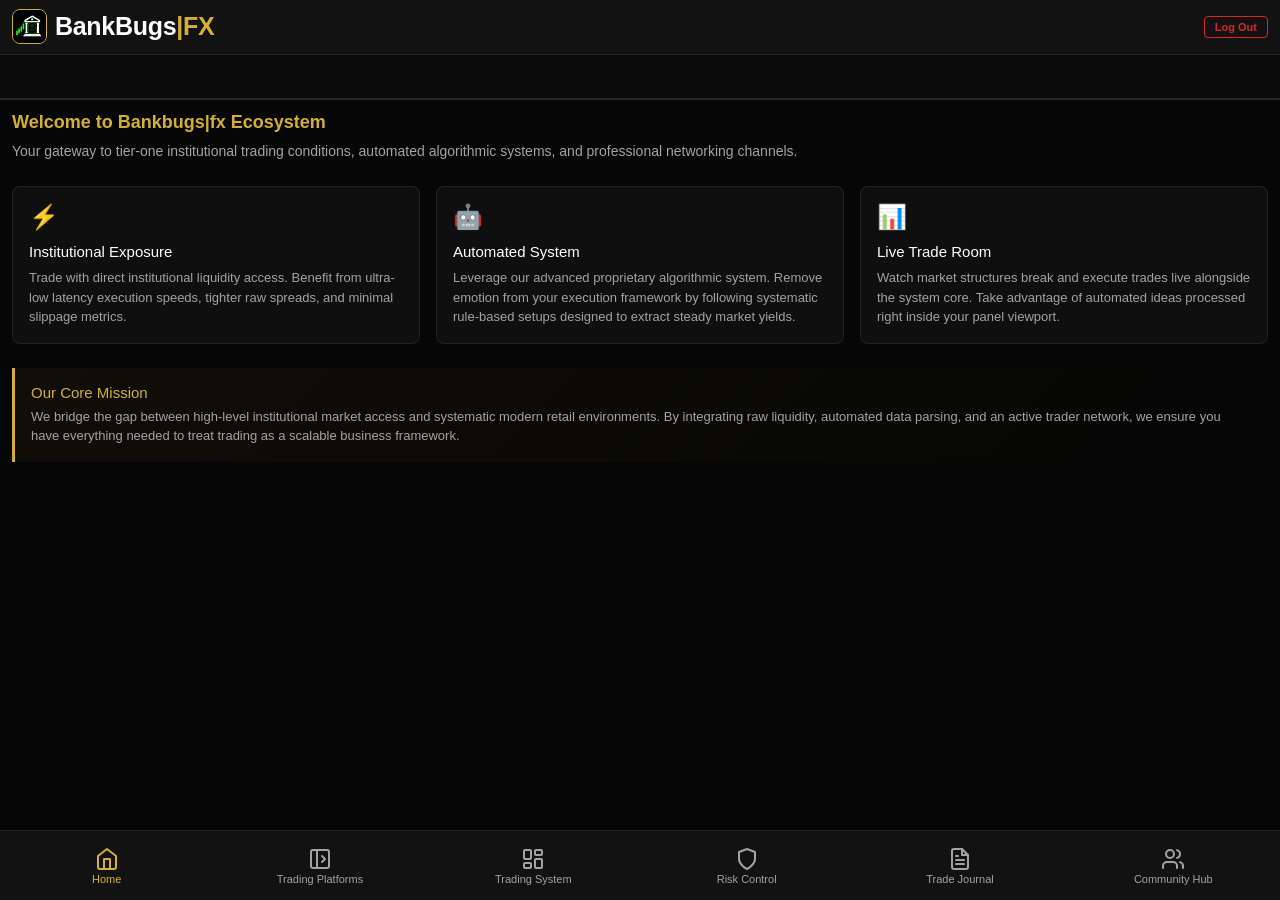
==== dashboard.html @ 51f0b400 "Update dashboard.html" ====
<!DOCTYPE html>
<html lang="en">
<head>
    <meta charset="UTF-8">
    <meta name="viewport" content="width=device-width, initial-scale=1.0, maximum-scale=1.0, user-scalable=no">
    <title>BankBugs|FX Ecosystem</title>
    <!-- Link to external stylesheet -->
    <link rel="stylesheet" href="css/dashboard.css">
    <!-- Link to your modular home tab styles -->
     <link rel="stylesheet" href="css/home-panel.css">
    <link rel="stylesheet" href="css/platform-panel.css">
<link rel="stylesheet" href="css/system-panel.css">
    <link rel="stylesheet" href="css/community-panel.css">
 <link rel="stylesheet" href="css/live-panel.css">


</head>
<body>

   <!-- Independent background layer to isolate the blur effect -->
    <div class="app-bg-blur-layer"></div>
    
  <!-- TOP NAVIGATION BAR WITH HEADER & MARQUEE TICKER -->
    <nav class="top-nav">
        <div class="header-main">
            <div class="brand-zone">
                <img src="img/logo.webp" alt="BankBugs|FX Logo" class="brand-logo">
                <h1 class="brand-name">BankBugs<span>|FX</span></h1>
            </div>
            <!-- Logout action rerouting targeting home.html -->
            <a href="home.html" class="logout-btn">Log Out</a>
        </div>
        
              <!-- Modern TradingView Web-Component Live Ticker -->
        <div class="ticker-bar">
            <script type="module" src="https://widgets.tradingview-widget.com/w/en/tv-ticker-tape.js"></script>
            <tv-ticker-tape 
                symbols="FOREXCOM:SPXUSD,FOREXCOM:NSXUSD,FOREXCOM:DJI,FX:EURUSD,CMCMARKETS:GOLD,OANDA:GBPUSD,FX:USDJPY,OANDA:GBPJPY" 
                item-size="compact"
                theme="dark"
                background-color="transparent">
            </tv-ticker-tape>
        </div>

    <!-- APP MIDDLE CONTENT LAYER VIEWPORT -->
<main class="app-body" id="appBody">
        
       <!-- TAB 1: HOME VIEW -->
<section id="tab-home" class="tab-content active-view">
    <div class="welcome-header-block">
        <h2 class="welcome-heading">Welcome to Bankbugs|fx Ecosystem</h2>
        <p class="welcome-text">Your gateway to tier-one institutional trading conditions, automated algorithmic systems, and professional networking channels.</p>
    </div>

    <!-- ECOSYSTEM FOCUS CARDS -->
    <div class="features-grid">
        <div class="feature-card">
            <div class="card-icon">⚡</div>
            <h3>Institutional Exposure</h3>
            <p>Trade with direct institutional liquidity access. Benefit from ultra-low latency execution speeds, tighter raw spreads, and minimal slippage metrics.</p>
        </div>
        <div class="feature-card">
            <div class="card-icon">🤖</div>
            <h3>Automated System</h3>
            <p>Leverage our advanced proprietary algorithmic system. Remove emotion from your execution framework by following systematic rule-based setups designed to extract steady market yields.</p>
        </div>
        <div class="feature-card">
            <div class="card-icon">📊</div>
            <h3>Live Trade Room</h3>
            <p>Watch market structures break and execute trades live alongside the system core. Take advantage of automated ideas processed right inside your panel viewport.</p>
        </div>
    </div>

    <!-- VALUE PROPOSITION INFORMATION BANNER -->
    <div class="info-banner">
        <h3>Our Core Mission</h3>
        <p>We bridge the gap between high-level institutional market access and systematic modern retail environments. By integrating raw liquidity, automated data parsing, and an active trader network, we ensure you have everything needed to treat trading as a scalable business framework.</p>
    </div>
</section>

    <!-- TAB 2: TRADING PLATFORMS VIEW -->
<section id="tab-platforms" class="tab-content">
    <div class="platforms-container">
        
        <!-- HEADER BLOCK -->
        <div class="welcome-header-block">
            <h2 class="welcome-heading">Institutional Brokerage Access</h2>
            <p class="welcome-text">Connect your live infrastructure accounts and align your trading desks with our institutional partners.</p>
        </div>

        <!-- BROKER SHOWCASE CARD -->
        <div class="broker-showcase">
            <div class="broker-badge">Partner Broker</div>
            <h3 class="broker-title">BankBugs Liquid ECN</h3>
            <p class="welcome-text">Our primary institutional routing terminal. Designed specifically to handle cross-border wholesale liquidity arrays with zero markup.</p>
            <ul class="broker-specs">
                <li>Raw Spreads from 0.0 Pips</li>
                <li>Equinix NY4 Server Hub</li>
                <li>1:500 Max Leverage</li>
            </ul>
            <a href="#" class="platform-action-btn">Open Live Account</a>
        </div>

        <!-- STEP BY STEP CREATION & INTEGRATION TIMELINE -->
        <div class="setup-timeline">
            <h3 class="welcome-heading" style="font-size: 15px; margin-top: 8px;">Account Setup & Integration Procedures</h3>
            
            <!-- STEP 1 -->
            <div class="timeline-step">
                <div class="step-number">1</div>
                <div class="step-details">
                    <h4>Create Broker Profile</h4>
                    <p>Click "Open Live Account" above to initiate your profile setup. Select an ECN raw connectivity model for ideal automated compatibility.</p>
                </div>
            </div>

            <!-- STEP 2 -->
            <div class="timeline-step">
                <div class="step-number">2</div>
                <div class="step-details">
                    <h4>Download Trading Terminal</h4>
                    <p>Acquire your desktop engine or mobile execution environment terminal window through your broker dashboard panel links.</p>
                </div>
            </div>

            <!-- STEP 3 -->
            <div class="timeline-step">
                <div class="step-number">3</div>
                <div class="step-details">
                    <h4>Inject Ecosystem Connection Keys</h4>
                    <p>Pass your terminal account credentials and server link details securely through our Gateway system to link live streaming automation.</p>
                </div>
            </div>
        </div>

    </div>
</section>


    <!-- TAB 3: TRADING SYSTEM VIEW -->
<section id="tab-system" class="tab-content">
    <div class="systems-viewport">
        
        <!-- HEADER MODULE -->
        <div class="welcome-header-block">
            <h2 class="welcome-heading">BankBugs Proprietary Engines</h2>
            <p class="welcome-text">Select your execution terminal framework. Engage directly with our retail community engines or allocate capital into our premium institutional systems.</p>
        </div>

        <!-- THREE SYSTEM ENGINE OPTIONS MATRIX -->
        <div class="system-matrix">
            
            <!-- TIER 1: ENTRY/COMMUNITY VPS SYSTEM -->
            <div class="engine-card">
                <div>
                    <div class="engine-header">
                        <h3 class="engine-title">Algo Trading (VPS)</h3>
                        <span class="engine-badge badge-community">Community Tier</span>
                    </div>
                    <p class="welcome-text" style="font-size: 13px;">Our community-focused algorithmic environment. Runs 24/7 over an isolated cloud VPS container utilizing a partly automated tracking structure with rigid, predefined risk controls.</p>
                    
                    <div class="control-panel">
                        <div class="control-row">
                            <span>Ecosystem Sync</span>
                            <span><span class="status-indicator status-live"></span>Community Live</span>
                        </div>
                        <div class="control-row">
                            <span>Risk Threshold</span>
                            <span style="color: #ffffff;">Predefined Matrix Rules</span>
                        </div>
                        <div class="control-row">
                            <span>Minimum Funds</span>
                            <span style="color: var(--brand-gold);">Standard Retail Entry</span>
                        </div>
                    </div>
                </div>
                <a href="#" class="platform-action-btn" data-system="Algo Trading VPS" style="text-align: center;">Connect Cloud VPS</a>
            </div>

            <!-- TIER 2: PREMIUM HYBRID CORE -->
            <div class="engine-card">
                <div>
                    <div class="engine-header">
                        <h3 class="engine-title">Ecosystem Hybrid Core</h3>
                        <span class="engine-badge badge-hybrid">Premium Desk</span>
                    </div>
                    <p class="welcome-text" style="font-size: 13px;">Advanced continuous matrix tracking scanner. Tailored specifically for serious investors with sufficient capital who want automated filters combined with manual trade oversight and total risk controls.</p>
                    
                    <div class="control-panel">
                        <div class="control-row">
                            <span>Ecosystem Sync</span>
                            <span><span class="status-indicator status-live"></span>Active Scanning</span>
                        </div>
                        <div class="control-row">
                            <span>Risk Threshold</span>
                            <span style="color: #ffffff;">User Controlled Manuals</span>
                        </div>
                        <div class="control-row">
                            <span>Investor Profile</span>
                            <span style="color: var(--brand-gold);">Sufficient Funds Only</span>
                        </div>
                    </div>
                </div>
                <a href="#" class="platform-action-btn" data-system="Hybrid Engine" style="text-align: center;">Initialize Hybrid Desk</a>
            </div>

            <!-- TIER 3: FULLY AUTOMATED PORTFOLIO COMPOUNDING -->
            <div class="engine-card">
                <div>
                    <div class="engine-header">
                        <h3 class="engine-title">Portfolio Compounding</h3>
                        <span class="engine-badge badge-fully">Institutional Only</span>
                    </div>
                    <p class="welcome-text" style="font-size: 13px;">Our highest-tier automatic pipeline. Mirrors wholesale multi-lot master institutional executions onto your account setup. Built for passive compounding with mathematical minimum risk overlays.</p>
                    
                    <div class="control-panel">
                        <div class="control-row">
                            <span>Ecosystem Sync</span>
                            <span><span class="status-indicator status-live"></span>Fully Automated</span>
                        </div>
                        <div class="control-row">
                            <span>Risk Threshold</span>
                            <span style="color: #ffffff;">Strict Algorithmic Minimum</span>
                        </div>
                        <div class="control-row">
                            <span>Investor Profile</span>
                            <span style="color: var(--brand-gold);">Qualified Capital</span>
                        </div>
                    </div>
                </div>
                <a href="#" class="platform-action-btn" data-system="Portfolio Compounding Core" style="text-align: center;">Activate Copy Trade</a>
            </div>

        </div>

        <!-- INTEGRATION FOOTER STATISTICS METRIC -->
        <div class="metrics-ribbon">
            <div class="metric-item">
                <h5>Average Execution Latency</h5>
                <p>1.2ms (NY4 Server Rail)</p>
            </div>
            <div style="width: 1px; background: rgba(255,255,255,0.08); align-self: stretch;"></div>
            <div class="metric-item">
                <h5>Ecosystem Server Status</h5>
                <p style="color: #2ecc71;">99.98% Operational</p>
            </div>
        </div>

    </div>
</section>

    <!-- TAB 5: COMMUNITY HUB VIEW -->
<section id="tab-community" class="tab-content">
    <div class="community-viewport">
        
        <!-- HEADER BLOCK -->
        <div class="welcome-header-block">
            <h2 class="welcome-heading">BankBugs Paid Membership Portal</h2>
            <p class="welcome-text">Explore the 5 Core Deliverables locked into your premium tier plan. Built explicitly to optimize institutional trading structures for local desks.</p>
        </div>

        <!-- VIP CALLOUT HUB -->
        <div class="vip-status-card">
            <div class="vip-badge">VIP Plan</div>
            <h3 class="welcome-heading" style="color: #ffffff; font-size: 16px; margin-bottom: 4px;">Exclusive Member Access</h3>
            <p class="welcome-text" style="font-size: 13px;">Welcome to the high-tier framework. Below are the execution parameters, timing frameworks, and local banking blueprints assigned to your membership accounts.</p>
        </div>

        <!-- THE 5 CORE DELIVERABLES STACK -->
        <div class="deliverables-stack">
            
            <!-- DELIVERABLE 1 -->
            <div class="deliverable-node">
                <div class="deliverable-header">
                    <svg class="nav-icon highlight-gold" xmlns="http://w3.org" viewBox="0 0 24 24" fill="none" stroke="currentColor" stroke-width="2" stroke-linecap="round" stroke-linejoin="round" style="width:20px; height:20px;">
                        <path d="m12 3-1.912 5.886H3.882l5.059 3.676L7.029 18.45 12 14.774l4.971 3.676-1.912-5.888 5.059-3.676h-6.206L12 3z"/>
                    </svg>
                    <h3>1. Live Actionable Signals</h3>
                </div>
                <p>Receive high-probability trade setups processed right when edge configurations unlock, minimizing empty chart monitoring hours.</p>
                <div class="inner-specs-box">
                    <p style="font-size: 12px; font-weight: 600; margin-bottom: 6px; color: #ffffff;">3–5 Trade Setups Daily explicitly tracking:</p>
                    <ul>
                        <li><strong>Asset Pairs:</strong> Clear institutional targets (e.g., XAUUSD, EURUSD, AUDUSD)</li>
                        <li><strong>Order Action:</strong> Entry types (Buy Limit, Sell Limit, Buy Market, Sell Market)</li>
                        <li><strong>Coordinates:</strong> Precision Entry Price, hard Stop Loss (SL), and Take Profit target zones (TP1 & TP2)</li>
                    </ul>
                </div>
            </div>

            <!-- DELIVERABLE 2 -->
            <div class="deliverable-node">
                <div class="deliverable-header">
                    <svg class="nav-icon highlight-gold" xmlns="http://w3.org" viewBox="0 0 24 24" fill="none" stroke="currentColor" stroke-width="2" stroke-linecap="round" stroke-linejoin="round" style="width:20px; height:20px;">
                        <circle cx="12" cy="12" r="10"/>
                        <polyline points="12 6 12 12 16 14"/>
                    </svg>
                    <h3>2. PNG Time-Zone Optimization</h3>
                </div>
                <p>Strategic structural updates structured directly around local schedules to protect your daily routines.</p>
                <div class="inner-specs-box" style="display: flex; gap: 8px; flex-wrap: wrap; background: transparent; padding-left: 0; border-left: none;">
                    <span class="highlight-tag">London Open: 4:00 PM – 5:00 PM PNG</span>
                    <span class="highlight-tag">New York Open: 10:00 PM – 11:00 PM PNG</span>
                </div>
            </div>

            <!-- DELIVERABLE 3 -->
            <div class="deliverable-node">
                <div class="deliverable-header">
                    <svg class="nav-icon highlight-gold" xmlns="http://w3.org" viewBox="0 0 24 24" fill="none" stroke="currentColor" stroke-width="2" stroke-linecap="round" stroke-linejoin="round" style="width:20px; height:20px;">
                        <rect x="2" y="5" width="20" height="14" rx="2"/>
                        <line x1="2" y1="10" x2="22" y2="10"/>
                    </svg>
                    <h3>3. The Local Banking Blueprint</h3>
                </div>
                <p>Direct instructions to resolve account funding and domestic withdrawal friction within Papua New Guinea.</p>
                <div class="inner-specs-box">
                    <ul>
                        <li>Activating and routing BSP or Kina Bank Visa Debit cards securely for international merchant portals.</li>
                        <li>Executing international banking wires safely without getting accounts flagged or transaction limits blocked.</li>
                    </ul>
                </div>
            </div>

            <!-- DELIVERABLE 4 -->
            <div class="deliverable-node">
                <div class="deliverable-header">
                    <svg class="nav-icon highlight-gold" xmlns="http://w3.org" viewBox="0 0 24 24" fill="none" stroke="currentColor" stroke-width="2" stroke-linecap="round" stroke-linejoin="round" style="width:20px; height:20px;">
                        <path d="M21 15a2 2 0 0 1-2 2H7l-4 4V5a2 2 0 0 1 2-2h14a2 2 0 0 1 2 2z"/>
                    </svg>
                    <h3>4. The VIP Circle Chatroom</h3>
                </div>
                <p>Private networking channel engineered specifically for serious investors. Collaborate, exchange charts, and celebrate trade executions inside an isolated ecosystem free from outside noise, bots, and spam.</p>
            </div>

            <!-- DELIVERABLE 5 -->
            <div class="deliverable-node">
                <div class="deliverable-header">
                    <svg class="nav-icon highlight-gold" xmlns="http://w3.org" viewBox="0 0 24 24" fill="none" stroke="currentColor" stroke-width="2" stroke-linecap="round" stroke-linejoin="round" style="width:20px; height:20px;">
                        <path d="M4 19.5A2.5 2.5 0 0 1 6.5 17H20"/>
                        <path d="M6.5 2H20v20H6.5A2.5 2.5 0 0 1 4 19.5v-15A2.5 2.5 0 0 1 6.5 2z"/>
                    </svg>
                    <h3>5. Educational Vault</h3>
                </div>
                <p>Continuous education assets compiled every weekend. Get access to detailed video recaps breaking down why specific trades were executed during the week, parsing both wins and losses alongside download-ready PDF cheat sheets.</p>
            </div>

        </div>

    </div>
</section>

<!-- TAB 4: WEEKLY TRADE REVIEW VIEW -->
<section id="tab-live" class="tab-content">
    <div class="reviews-viewport">
        
        <div class="welcome-header-block">
            <h2 class="welcome-heading">Weekly Performance Audit Logs</h2>
            <p class="welcome-text">Review systematic executions processed throughout the trading week. Study the underlying institutional mechanics, breakdown structural entries, and audit the results.</p>
        </div>

        <!-- AUDIT BLOCK NODE 1 (PROFIT REVIEW) -->
        <div class="review-node-card">
            <div class="review-upper-row">
                <div class="review-meta-block">
                    <h3>GBPUSD Trend Continuation Setup</h3>
                    <span class="review-date-stamp">Executed: July 21, 2026</span>
                </div>
                <div class="performance-badge badge-profit-tier">
                    +35.0 Pips (Profit)
                </div>
            </div>

            <div class="review-split-grid">
                <div class="review-commentary-panel">
                    <p>
                        <strong>Technical Brief:</strong> Prices Retraced into OB then shifted to target liquidity pools below Eql Lows During NY expansion. Entry After Sweeps and Market Structure Shift. Orders executed via a Sell Limit . Swipe the chart image panel right to view final execution target delivery parameters.
                    </p>
                </div>

                <!-- SWIPABLE IMAGE VIEWPORT LAYER -->
                <div class="review-image-viewport">
                    <div class="swipe-indicator-badge">Swipe ↔</div>
                    
                    <!-- IMAGE SLIDE 1 (Before/Setup) -->
                    <div class="slide-frame">
                        <img src="img/tv1.webp" alt="GBPUSD Setup" class="review-chart-img" loading="lazy">
                    </div>
                    
                    <!-- IMAGE SLIDE 2 (After/Execution - Placeholder path) -->
                    <div class="slide-frame">
                        <img src="img/tv2.webp" alt="GBPUSD live" class="review-chart-img" loading="lazy">
                    </div>
                </div>

            </div>
        </div>

        <!-- AUDIT BLOCK NODE 2 (RISK MANAGEMENT REVIEW) -->
        <div class="review-node-card">
            <div class="review-upper-row">
                <div class="review-meta-block">
                    <h3>EUR / USD — Order Block Mitigation</h3>
                    <span class="review-date-stamp">Executed: July 21, 2026</span>
                </div>
                <div class="performance-badge badge-profit-tier">
                    +15.0 Pips (Profits in PIPS)
                </div>
            </div>

            <div class="review-split-grid">
                <div class="review-commentary-panel">
                    <p>
                        <strong>Technical Brief:</strong> Selected a Sell Limit structural orientation matching high-timeframe order block levels. Price expanded lower liquidity runs, breaching our setup matrix boundaries. The predefined risk rules terminated the order cleanly at the precise cutoff coordinate, validating our focus on strict preservation of capital over unconfirmed market extensions.
                    </p>
                </div>

                <!-- SWIPABLE IMAGE VIEWPORT LAYER -->
                <div class="review-image-viewport">
                    <div class="swipe-indicator-badge">Swipe ↔</div>
                    
                    <!-- IMAGE SLIDE 1 (Before) -->
                    <div class="slide-frame">
                        <img src="img/tv1.webp" alt="EURUSD Setup Phase" class="review-chart-img" loading="lazy">
                    </div>
                    
                    <!-- IMAGE SLIDE 2 (After) -->
                    <div class="slide-frame">
                        <img src="img/tv2.webp" alt="EURUSD Mitigation Phase" class="review-chart-img" loading="lazy">
                    </div>
                </div>

            </div>
        </div>

    </div>
</section>


<section id="tab-risk" class="tab-content">
    <h2 class="welcome-heading">Risk Control Matrix</h2>
    <p class="welcome-text">Risk architecture configurations will load here.</p>
</section>

    
    </main>


        
 <!-- FIXED BOTTOM APP TAB BAR NAVIGATION -->
<nav class="bottom-nav">
    <a href="#" class="bottom-nav-item active" data-tab="tab-home">
        <svg class="nav-icon" xmlns="http://w3.org" viewBox="0 0 24 24" fill="none" stroke="currentColor" stroke-width="2" stroke-linecap="round" stroke-linejoin="round">
            <path d="m3 9 9-7 9 7v11a2 2 0 0 1-2 2H5a2 2 0 0 1-2-2z"/>
            <polyline points="9 22 9 12 15 12 15 22"/>
        </svg>
        <span>Home</span>
    </a>
    <a href="#" class="bottom-nav-item" data-tab="tab-platforms">
        <svg class="nav-icon" xmlns="http://w3.org" viewBox="0 0 24 24" fill="none" stroke="currentColor" stroke-width="2" stroke-linecap="round" stroke-linejoin="round">
            <rect width="18" height="18" x="3" y="3" rx="2"/>
            <path d="M9 3v18"/>
            <path d="m14 9 3 3-3 3"/>
        </svg>
        <span>Trading Platforms</span>
    </a>
    <a href="#" class="bottom-nav-item" data-tab="tab-system">
        <svg class="nav-icon" xmlns="http://w3.org" viewBox="0 0 24 24" fill="none" stroke="currentColor" stroke-width="2" stroke-linecap="round" stroke-linejoin="round">
            <rect width="7" height="9" x="3" y="3" rx="1"/>
            <rect width="7" height="5" x="14" y="3" rx="1"/>
            <rect width="7" height="9" x="14" y="12" rx="1"/>
            <rect width="7" height="5" x="3" y="16" rx="1"/>
        </svg>
        <span>Trading System</span>
    </a>
    
    <!-- NEW: RISK CONTROL TAB -->
    <a href="#" class="bottom-nav-item" data-tab="tab-risk">
        <svg class="nav-icon" xmlns="http://w3.org" viewBox="0 0 24 24" fill="none" stroke="currentColor" stroke-width="2" stroke-linecap="round" stroke-linejoin="round">
            <path d="M12 22s8-4 8-10V5l-8-3-8 3v7c0 6 8 10 8 10z"/>
        </svg>
        <span>Risk Control</span>
    </a>

    <a href="#" class="bottom-nav-item" data-tab="tab-live">
        <svg class="nav-icon" xmlns="http://w3.org" viewBox="0 0 24 24" fill="none" stroke="currentColor" stroke-width="2" stroke-linecap="round" stroke-linejoin="round">
            <path d="M14 2H6a2 2 0 0 0-2 2v16a2 2 0 0 0 2 2h12a2 2 0 0 0 2-2V8z"/>
            <polyline points="14 2 14 8 20 8"/>
            <line x1="16" y1="13" x2="8" y2="13"/>
            <line x1="16" y1="17" x2="8" y2="17"/>
            <polyline points="10 9 9 9 8 9"/>
        </svg>
        <span>Trade Journal</span>
    </a>
    <a href="#" class="bottom-nav-item" data-tab="tab-community">
        <svg class="nav-icon" xmlns="http://w3.org" viewBox="0 0 24 24" fill="none" stroke="currentColor" stroke-width="2" stroke-linecap="round" stroke-linejoin="round">
            <path d="M16 21v-2a4 4 0 0 0-4-4H6a4 4 0 0 0-4 4v2"/>
            <circle cx="9" cy="7" r="4"/>
            <path d="M22 21v-2a4 4 0 0 0-3-3.87"/>
            <path d="M16 3.13a4 4 0 0 1 0 7.75"/>
        </svg>
        <span>Community Hub</span>
    </a>
</nav>




    <!-- Link to external javascript execution layer -->
    <script src="js/dashboard.js"></script>
    <!-- Script layer dedicated strictly to home page interactions -->
    <script src="js/home-panel.js"></script>
    <script src="js/platform-panel.js"></script>
 <script src="js/system-panel.js"></script>
<script src="js/community-panel.js"></script>
<script src="js/live-panel.js"></script>

</body>
</html>
---- css/dashboard.css ----
/* --- DESIGN SYSTEM & CSS VARIABLES --- */
:root {
    --bg-main: #0B0B0B;
    --bg-surface: #121212;
    --bg-nav: #161616;
    --border-color: #262626;
    
    --text-primary: #FFFFFF;
    --text-secondary: #A3A3A3;
    
    --brand-red: #DC2626;
    --brand-gold: #D4AF37;
    --brand-gold-hover: #F3CD5F;

    /* Meta-platform inspired typography stack */
    --font-stack: -apple-system, BlinkMacSystemFont, "Segoe UI", Roboto, Helvetica, Arial, sans-serif;
    
    /* Layout Dimensions */
    --top-nav-height: 100px; /* Combined header + ticker */
    --bottom-nav-height: 70px;
    --sidebar-width: 270px;
}

/* --- GLOBAL RESET --- */
* {
    box-sizing: border-box;
    margin: 0;
    padding: 0;
    -webkit-tap-highlight-color: transparent;
}

body {
    font-family: var(--font-stack);
    background-color: var(--bg-main);
    color: var(--text-primary);
    overflow: hidden;
    height: 100vh;
    width: 100vw;
    font-size: 13px; /* Compact base sizing */
    -webkit-font-smoothing: antialiased;
}

a, button {
    cursor: pointer;
    text-decoration: none;
    color: inherit;
}

/* --- FIXED TOP NAVIGATION --- */
.top-nav {
    position: fixed;
    top: 0;
    left: 0;
    width: 100%;
    height: var(--top-nav-height);
    background-color: var(--bg-surface);
    border-bottom: 1px solid var(--border-color);
    z-index: 100;
    display: flex;
    flex-direction: column;
}

/* Header Row */
.header-main {
    display: flex;
    justify-content: space-between;
    align-items: center;
    padding: 6px 12px;
    height: 60px;
    border-bottom: 1px solid var(--border-color);
}

.brand-zone {
    display: flex;
    align-items: center;
    gap: 8px;
}

.brand-logo {
    width: 35px;
    height: 35px;
    background-color: var(--brand-red);
    border-radius: 8px;
    display: inline-block;
    border: 1px solid var(--brand-gold);
}

.brand-name {
    font-weight: 700;
    font-size: 25px;
    letter-spacing: -0.3px;
}

.brand-name span {
    color: var(--brand-gold);
}

.logout-btn {
    background: transparent;
    border: 1px solid var(--brand-red);
    color: var(--brand-red);
    padding: 4px 10px;
    border-radius: 4px;
    font-size: 11px;
    font-weight: 600;
    transition: all 0.2s ease;
}

.logout-btn:hover {
    background-color: var(--brand-red);
    color: #fff;
}

/* Live Ticker Bar */
.ticker-bar {
    height: 35px;
    background-color: var(--bg-main);
    display: flex;
    align-items: center;
    overflow: hidden;
    white-space: nowrap;
    padding: 0 12px;
    border-bottom: 1px solid var(--border-color);
}

.ticker-wrap {
    width: 100%;
    overflow: hidden;
}

.ticker-track {
    display: inline-flex;
    gap: 25px;
    animation: marquee 25s linear infinite;
}

.ticker-item {
    font-family: monospace;
    font-size: 12px;
    font-weight: bold;
}

.ticker-up { color: #22c55e; }
.ticker-down { color: var(--brand-red); }

@keyframes marquee {
    0% { transform: translate3d(0, 0, 0); }
    100% { transform: translate3d(-50%, 0, 0); }
}

/* --- FIXED BOTTOM NAVIGATION --- */
.bottom-nav {
    position: fixed;
    bottom: 0;
    left: 0;
    width: 100%;
    height: var(--bottom-nav-height);
    background-color: var(--bg-surface);
    border-top: 1px solid var(--border-color);
    z-index: 100;
    display: flex;
    justify-content: space-around;
    align-items: center;
}

.bottom-nav-item {
    display: flex;
    flex-direction: column;
    align-items: center;
    justify-content: center;
    flex: 1;
    height: 100%;
    color: var(--text-secondary);
    font-size: 11px;
    font-weight: 500;
    gap: 2px;
    transition: color 0.2s;
}

.bottom-nav-item.active, .bottom-nav-item:hover {
    color: var(--brand-gold);
}

.nav-icon {
    font-size: 16px;
}


/* --- MAIN APP BODY CONTAINER --- */
.app-body {
    position: fixed;
    top: var(--top-nav-height);
    bottom: var(--bottom-nav-height);
    left: var(--sidebar-width);
    right: 0;
    overflow-y: auto;
    padding: 12px;
    transition: left 0.3s cubic-bezier(0.4, 0, 0.2, 1);
}

.welcome-heading {
    font-size: 16px; 
    margin-bottom: 8px; 
    color: var(--brand-gold);
}

.welcome-text {
    color: var(--text-secondary); 
    line-height: 1.4;
}

/* --- RESPONSIVE BREAKPOINTS --- */

/* Tablet Mode */
@media (max-width: 1024px) {
    /* Sidebar root variables removed */
}

/* Mobile Mode */
@media (max-width: 768px) {
    .app-body {
        left: 0;
    }
    /* Mobile sidebar trigger elements and open-state overlays removed */
}

/* PC Mode Safeguard */
@media (min-width: 769px) {
    .app-body {
        left: 0;
    }
    /* Closed sidebar frame logic removed */
}

/* --- MOBILE TRIGGER RULES OVERWRITE --- */
@media (max-width: 768px) {
    /* Adjusts the open trigger button to perfectly mirror the logout button's dimensions */
    .mobile-menu-trigger {
        display: inline-flex !important;
        align-items: center;
        justify-content: center;
        background: transparent;
        border: 1px solid var(--brand-gold);
        color: var(--brand-gold);
        padding: 4px 10px;
        border-radius: 4px;
        font-size: 11px;
        font-weight: 600;
        text-align: center;
        margin-right: 8px;
        white-space: nowrap;
        transition: all 0.2s ease;
    }
    
    /* Interactive states matching the app profile */
    .mobile-menu-trigger:active {
        background-color: var(--brand-gold);
        color: #000000;
    }
}
/* --- LIVE TICKER COMPONENT COUPLING --- */
.ticker-bar {
    height: 50px;
    background-color: var(--bg-main);
    border-bottom: 1px solid var(--border-color);
    overflow: hidden;
    width: 100%;
}

/* Ensure the custom element fits the bar precisely */
tv-ticker-tape {
    width: 100% !important;
    height: 100% !important;
    display: block;
}


body {
    font-family: var(--font-stack);
    background-color: #060606; /* Solid fallback base color */
    color: var(--text-primary);
    overflow: hidden;
    height: 100vh;
    width: 100vw;
    font-size: 13px;
    -webkit-font-smoothing: antialiased;
}

/* --- ISOLATED APP BACKGROUND BLUR LAYER --- */
.app-bg-blur-layer {
    position: fixed;
    top: 0;
    left: 0;
    width: 100vw;
    height: 100vh;
    /* Path adjustment if your stylesheet is hidden inside a sub-folder */
    background-image: url('/img/bg.webp'); 
    background-size: cover;
    background-position: center;
    background-repeat: no-repeat;
    
    /* Applies a heavy, premium blur effect exclusively to the image asset */
    filter: blur(12px); 
    -webkit-filter: blur(12px); /* Android webview scaling optimization */
    
    /* Increases the scale slightly to hide any white distorted borders caused by the blur filter */
    transform: scale(1.05); 
    
    z-index: -1; /* Pushes the layer behind all app panels and text links safely */
}


.nav-icon {
    width: 24px;
    height: 24px;
    display: inline-block;
    vertical-align: middle;
}


/* --- VIEW TAB HANDLING RULES --- */
.tab-content {
    display: none; /* Keeps all panels hidden by default */
}

.tab-content.active-view {
    display: block; /* ONLY shows the panel that has the 'active-view' class */
}
---- css/home-panel.css ----
/* --- HOME PANEL LAYOUT & TYPOGRAPHY --- */
.welcome-header-block {
    margin-bottom: 24px;
}

.welcome-heading {
    font-size: 18px;
    margin-bottom: 8px;
    color: var(--brand-gold);
    font-weight: 600;
}

.welcome-text {
    color: var(--text-secondary);
    font-size: 14px;
    line-height: 1.5;
}

/* --- ECOSYSTEM FOCUS CARDS --- */
.features-grid {
    display: grid;
    grid-template-columns: repeat(auto-fit, minmax(250px, 1fr));
    gap: 16px;
    margin-bottom: 24px;
}

.feature-card {
    background: rgba(255, 255, 255, 0.04);
    border: 1px solid rgba(255, 255, 255, 0.08);
    border-radius: 8px;
    padding: 16px;
    transition: transform 0.2s ease, border-color 0.2s ease;
}

.feature-card:hover {
    background: rgba(255, 255, 255, 0.06);
    border-color: var(--brand-gold);
    transform: translateY(-2px);
}

.card-icon {
    font-size: 24px;
    margin-bottom: 12px;
}

.feature-card h3 {
    color: #ffffff;
    font-size: 15px;
    margin-bottom: 8px;
    font-weight: 500;
}

.feature-card p, .info-banner p {
    color: var(--text-secondary);
    font-size: 13px;
    line-height: 1.5;
}

/* --- VALUE PROPOSITION BANNER --- */
.info-banner {
    background: linear-gradient(135deg, rgba(212, 175, 55, 0.05) 0%, rgba(0, 0, 0, 0) 100%);
    border-left: 3px solid var(--brand-gold);
    padding: 16px;
    border-radius: 0 8px 8px 0;
}

.info-banner h3 {
    color: var(--brand-gold);
    font-size: 15px;
    margin-bottom: 6px;
    font-weight: 500;
}
---- css/platform-panel.css ----
/* --- TRADING PLATFORMS LAYOUT --- */
.platforms-container {
    display: flex;
    flex-direction: column;
    gap: 24px;
}

/* --- BROKER HIGHLIGHT CARDS --- */
.broker-showcase {
    background: rgba(255, 255, 255, 0.03);
    border: 1px solid rgba(255, 255, 255, 0.06);
    border-radius: 8px;
    padding: 20px;
    position: relative;
    overflow: hidden;
}

.broker-badge {
    position: absolute;
    top: 12px;
    right: 12px;
    background: rgba(212, 175, 55, 0.15);
    color: var(--brand-gold);
    padding: 4px 8px;
    border-radius: 4px;
    font-size: 11px;
    font-weight: 600;
    text-transform: uppercase;
    letter-spacing: 0.5px;
}

.broker-title {
    font-size: 16px;
    color: #ffffff;
    margin-bottom: 6px;
    font-weight: 500;
}

.broker-specs {
    display: flex;
    gap: 16px;
    margin: 12px 0 0 0;
    padding: 0;
    list-style: none;
    flex-wrap: wrap;
}

.broker-specs li {
    font-size: 12px;
    color: var(--text-secondary);
    background: rgba(255, 255, 255, 0.02);
    padding: 4px 10px;
    border-radius: 20px;
    border: 1px solid rgba(255, 255, 255, 0.04);
}

/* --- SETUP & INTEGRATION TIMELINE --- */
.setup-timeline {
    display: flex;
    flex-direction: column;
    gap: 12px;
}

.timeline-step {
    display: flex;
    gap: 16px;
    background: rgba(255, 255, 255, 0.02);
    border: 1px solid rgba(255, 255, 255, 0.04);
    border-radius: 8px;
    padding: 16px;
    align-items: flex-start;
}

.step-number {
    background: var(--brand-gold);
    color: #000000;
    width: 24px;
    height: 24px;
    border-radius: 50%;
    display: flex;
    align-items: center;
    justify-content: center;
    font-weight: 700;
    font-size: 12px;
    flex-shrink: 0;
}

.step-details h4 {
    color: #ffffff;
    font-size: 14px;
    margin: 0 0 4px 0;
    font-weight: 500;
}

.step-details p {
    color: var(--text-secondary);
    font-size: 13px;
    line-height: 1.5;
    margin: 0;
}

/* --- ACTION BUTTON ELEMENTS --- */
.platform-action-btn {
    display: inline-block;
    background: transparent;
    border: 1px solid var(--brand-gold);
    color: var(--brand-gold);
    padding: 8px 16px;
    font-size: 13px;
    border-radius: 4px;
    text-decoration: none;
    margin-top: 12px;
    cursor: pointer;
    font-weight: 500;
    transition: background 0.2s ease, color 0.2s ease;
}

.platform-action-btn:hover {
    background: var(--brand-gold);
    color: #000000;
}
---- css/system-panel.css ----
/* --- TRADING SYSTEM CONTROLLER LAYOUT --- */
.systems-viewport {
    display: flex;
    flex-direction: column;
    gap: 16px;
}

.system-matrix {
    display: grid;
    grid-template-columns: repeat(auto-fit, minmax(280px, 1fr));
    gap: 20px;
    margin-bottom: 24px;
}

.engine-card {
    background: rgba(255, 255, 255, 0.03);
    border: 1px solid rgba(255, 255, 255, 0.06);
    border-radius: 12px;
    padding: 20px;
    display: flex;
    flex-direction: column;
    justify-content: space-between;
    transition: border-color 0.2s ease, box-shadow 0.2s ease;
}

.engine-card:hover {
    border-color: var(--brand-gold);
    box-shadow: 0 4px 20px rgba(212, 175, 55, 0.05);
}

.engine-header {
    display: flex;
    justify-content: space-between;
    align-items: center;
    margin-bottom: 12px;
    gap: 8px;
}

.engine-title {
    font-size: 15px;
    color: #ffffff;
    font-weight: 600;
    margin: 0;
}

.engine-badge {
    font-size: 10px;
    font-weight: 600;
    padding: 3px 8px;
    border-radius: 4px;
    text-transform: uppercase;
    white-space: nowrap;
    flex-shrink: 0;
}

.badge-community {
    background: rgba(155, 89, 182, 0.15);
    color: #9b59b6;
}

.badge-hybrid {
    background: rgba(0, 180, 216, 0.15);
    color: #00b4d8;
}

.badge-fully {
    background: rgba(46, 204, 113, 0.15);
    color: #2ecc71;
}

/* --- CONTROL & PARAMETER PANEL --- */
.control-panel {
    background: rgba(0, 0, 0, 0.2);
    border-radius: 8px;
    padding: 12px;
    margin: 16px 0;
}

.control-row {
    display: flex;
    justify-content: space-between;
    align-items: center;
    font-size: 13px;
    color: var(--text-secondary);
    padding: 6px 0;
    border-bottom: 1px solid rgba(255, 255, 255, 0.03);
}

.control-row:last-child {
    border-bottom: none;
}

/* Status indicators */
.status-indicator {
    width: 8px;
    height: 8px;
    border-radius: 50%;
    display: inline-block;
    margin-right: 6px;
    background: #95a5a6;
}

.status-live {
    background: #2ecc71;
    box-shadow: 0 0 8px #2ecc71;
}

/* --- SYSTEM METRICS ACCENT BANNER --- */
.metrics-ribbon {
    display: flex;
    gap: 16px;
    background: rgba(212, 175, 55, 0.03);
    border: 1px dashed rgba(212, 175, 55, 0.2);
    border-radius: 8px;
    padding: 12px 16px;
    margin-top: 16px;
}

.metric-item h5 {
    margin: 0 0 4px 0;
    font-size: 11px;
    color: var(--text-secondary);
    text-transform: uppercase;
}

.metric-item p {
    margin: 0;
    font-size: 14px;
    color: var(--brand-gold);
    font-weight: 600;
}
---- css/community-panel.css ----
/* --- COMMUNITY PORTAL LAYOUT --- */
.community-viewport {
    display: flex;
    flex-direction: column;
    gap: 20px;
}

/* --- PREMIUM TIER WELCOME CARD --- */
.vip-status-card {
    background: linear-gradient(135deg, rgba(212, 175, 55, 0.08) 0%, rgba(15, 15, 15, 0.8) 100%);
    border: 1px solid var(--brand-gold);
    border-radius: 12px;
    padding: 24px;
    position: relative;
    box-shadow: 0 4px 30px rgba(212, 175, 55, 0.05);
}

.vip-badge {
    position: absolute;
    top: 16px;
    right: 16px;
    background: var(--brand-gold);
    color: #000000;
    padding: 4px 10px;
    border-radius: 4px;
    font-size: 11px;
    font-weight: 700;
    text-transform: uppercase;
    letter-spacing: 0.5px;
}

/* --- 5 CORE DELIVERABLES LIST --- */
.deliverables-stack {
    display: flex;
    flex-direction: column;
    gap: 16px;
    margin-top: 12px;
}

.deliverable-node {
    background: rgba(255, 255, 255, 0.02);
    border: 1px solid rgba(255, 255, 255, 0.05);
    border-radius: 8px;
    padding: 16px;
    transition: border-color 0.2s ease, background 0.2s ease;
}

.deliverable-node:hover {
    border-color: rgba(212, 175, 55, 0.3);
    background: rgba(255, 255, 255, 0.03);
}

.deliverable-header {
    display: flex;
    align-items: center; /* Vertically balances icon with text */
    gap: 12px;
    margin-bottom: 8px;
}

.deliverable-header svg {
    flex-shrink: 0;
}


.deliverable-node h3 {
    color: #ffffff;
    font-size: 15px;
    font-weight: 600;
    margin: 0;
}

.deliverable-node p {
    color: var(--text-secondary);
    font-size: 13px;
    line-height: 1.5;
    margin: 0 0 10px 0;
}

/* --- INSIDE SPECIFIC LAYOUT SUB-BOXES --- */
.inner-specs-box {
    background: rgba(0, 0, 0, 0.25);
    border-left: 2px solid var(--brand-gold);
    border-radius: 0 6px 6px 0;
    padding: 10px 12px;
}

.inner-specs-box ul {
    margin: 0;
    padding-left: 16px;
    list-style-type: square;
}

.inner-specs-box li {
    font-size: 12px;
    color: var(--text-secondary);
    margin-bottom: 4px;
    line-height: 1.4;
}

.inner-specs-box li:last-child {
    margin-bottom: 0;
}

/* Highlight tags for sessions or banks */
.highlight-tag {
    background: rgba(255, 255, 255, 0.05);
    border: 1px solid rgba(255, 255, 255, 0.08);
    padding: 2px 6px;
    border-radius: 4px;
    font-size: 11px;
    color: #ffffff;
    font-weight: 500;
}
---- css/live-panel.css ----
/* --- WEEKLY AUDIT TERMINAL CONTAINER --- */
.reviews-viewport {
    display: flex;
    flex-direction: column;
    gap: 20px;
}

/* --- INDIVIDUAL REVIEW NODE CARDS --- */
.review-node-card {
    background: rgba(255, 255, 255, 0.02);
    border: 1px solid rgba(255, 255, 255, 0.05);
    border-radius: 12px;
    padding: 20px;
    transition: border-color 0.2s ease, box-shadow 0.2s ease;
}

.review-node-card:hover {
    border-color: rgba(212, 175, 55, 0.2);
    box-shadow: 0 4px 25px rgba(0, 0, 0, 0.3);
}

/* --- UPPER ROW: DATA METADATA LAYER --- */
.review-upper-row {
    display: flex;
    justify-content: space-between;
    align-items: flex-start;
    border-bottom: 1px solid rgba(255, 255, 255, 0.05);
    padding-bottom: 12px;
    margin-bottom: 16px;
    gap: 12px;
}

.review-meta-block h3 {
    font-size: 16px;
    color: #ffffff;
    margin: 0 0 4px 0;
    font-weight: 600;
}

.review-date-stamp {
    font-size: 12px;
    color: var(--text-secondary);
}

/* Institutional Result Badges */
.performance-badge {
    font-size: 12px;
    font-weight: 700;
    padding: 4px 10px;
    border-radius: 4px;
    text-transform: uppercase;
    letter-spacing: 0.5px;
    white-space: nowrap;
}

.badge-profit-tier {
    background: rgba(46, 204, 113, 0.1);
    color: #2ecc71;
    border: 1px solid rgba(46, 204, 113, 0.2);
}

.badge-risk-tier {
    background: rgba(231, 76, 60, 0.1);
    color: #e74c3c;
    border: 1px solid rgba(231, 76, 60, 0.2);
}

/* --- LOWER ROW: ASYMMETRICAL SPLIT GRID --- */
.review-split-grid {
    display: grid;
    grid-template-columns: 1fr;
    gap: 16px;
}

/* Screen width rule scaling up to beautiful row orientation for PC screens */
@media (min-width: 768px) {
    .review-split-grid {
        grid-template-columns: 1.2fr 0.8fr;
    }
}

/* Brief Commentary Blocks */
.review-commentary-panel {
    border-left: 2px solid var(--brand-gold);
    padding-left: 14px;
    display: flex;
    flex-direction: column;
    justify-content: center;
}

.review-commentary-panel p {
    color: var(--text-secondary);
    font-size: 13px;
    line-height: 1.6;
    margin: 0;
}

/* Chart Canvas Image Containers */
/* --- UPDATED VIEWPORT TO ALLOW HORIZONTAL CAROUSEL --- */
.review-image-viewport {
    background: rgba(0, 0, 0, 0.4);
    border: 1px solid rgba(255, 255, 255, 0.04);
    border-radius: 6px;
    overflow-x: auto; /* Enables native swipe mechanics */
    overflow-y: hidden;
    position: relative;
    aspect-ratio: 16 / 9;
    display: flex; /* Lines up images horizontally side-by-side */
    
    /* Native CSS Snap properties for fluid swipe control */
    scroll-snap-type: x mandatory;
    scroll-behavior: smooth;
    
    /* Hides the desktop browser scrollbar track to maintain premium look */
    -ms-overflow-style: none;  /* IE and Edge */
    scrollbar-width: none;  /* Firefox */
}

/* Hides scrollbars for Chrome, Safari, and Opera Webkits */
.review-image-viewport::-webkit-scrollbar {
    display: none;
}

/* --- WRAPPER FOR INDIVIDUAL SCROLLING IMAGES --- */
.slide-frame {
    min-width: 100%; /* Forces each image layout to take exactly 100% of container space */
    height: 100%;
    scroll-snap-align: start; /* Snaps the viewport edge perfectly when swiping stops */
    overflow: hidden;
    position: relative;
}

.review-chart-img {
    width: 100%;
    height: 100%;
    object-fit: cover;
    transition: transform 0.3s cubic-bezier(0.4, 0, 0.2, 1);
}

.slide-frame:hover .review-chart-img {
    transform: scale(1.04);
}

/* Institutional overlay hint to tell traders they can swipe */
.swipe-indicator-badge {
    position: absolute;
    bottom: 8px;
    right: 8px;
    background: rgba(0, 0, 0, 0.6);
    backdrop-filter: blur(4px);
    color: var(--text-secondary);
    border: 1px solid rgba(255, 255, 255, 0.08);
    padding: 3px 6px;
    border-radius: 4px;
    font-size: 10px;
    pointer-events: none;
    z-index: 5;
    letter-spacing: 0.5px;
}
.review-image-viewport {
    /* ... keep all your previous CSS properties exactly the same ... */
    
    cursor: pointer; /* Tells desktop users the item can be interacted with */
    user-select: none; /* Prevents text or images from accidentally getting highlighted/blue while dragging */
}
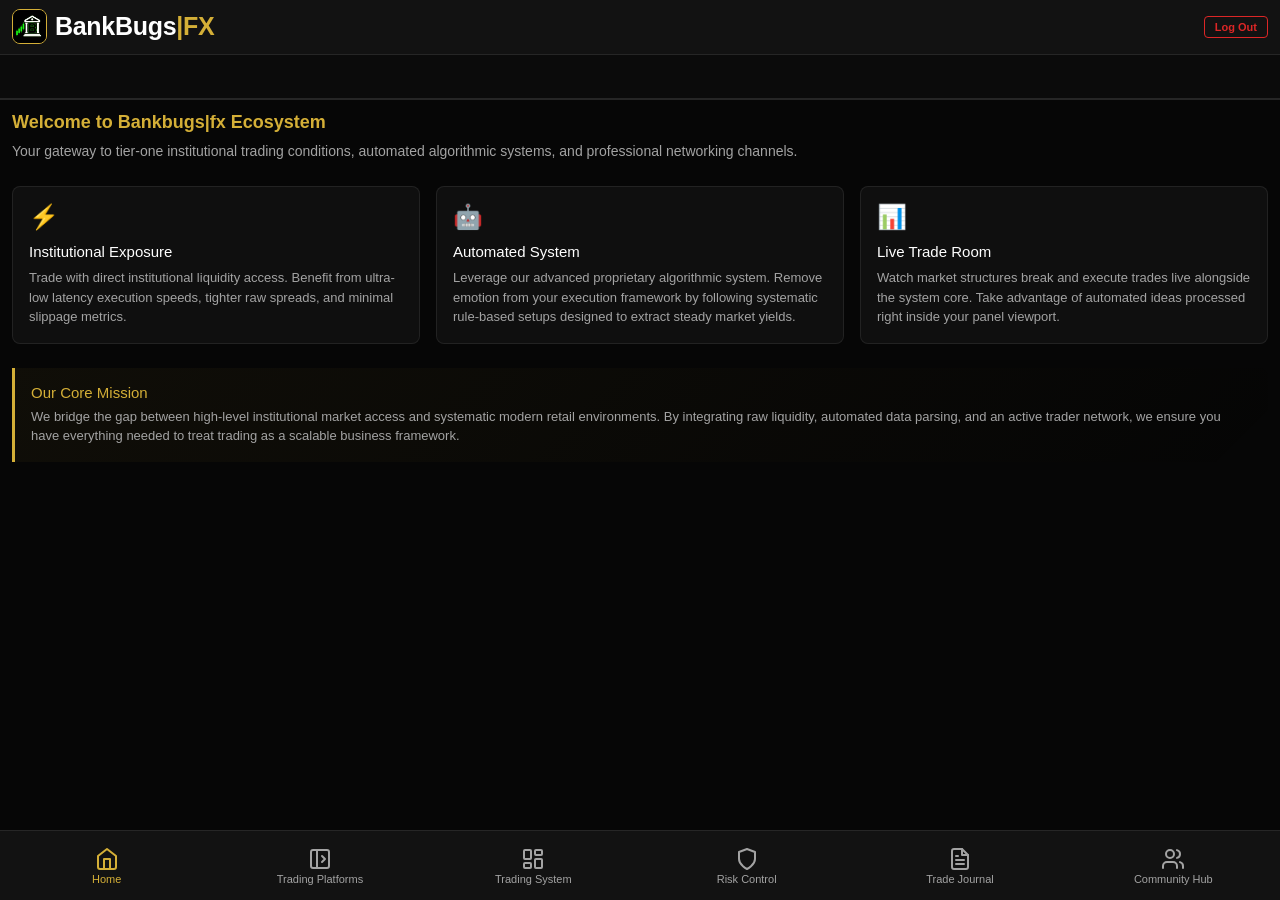
==== commit 8080f075: "Update dashboard.html" ====
--- a/dashboard.html
+++ b/dashboard.html
@@ -13,6 +13,8 @@
     <link rel="stylesheet" href="css/community-panel.css">
  <link rel="stylesheet" href="css/live-panel.css">
 
+<!-- Link to the Web App Manifest for PWA Builder -->
+<link rel="manifest" href="manifest.json">
 
 </head>
 <body>
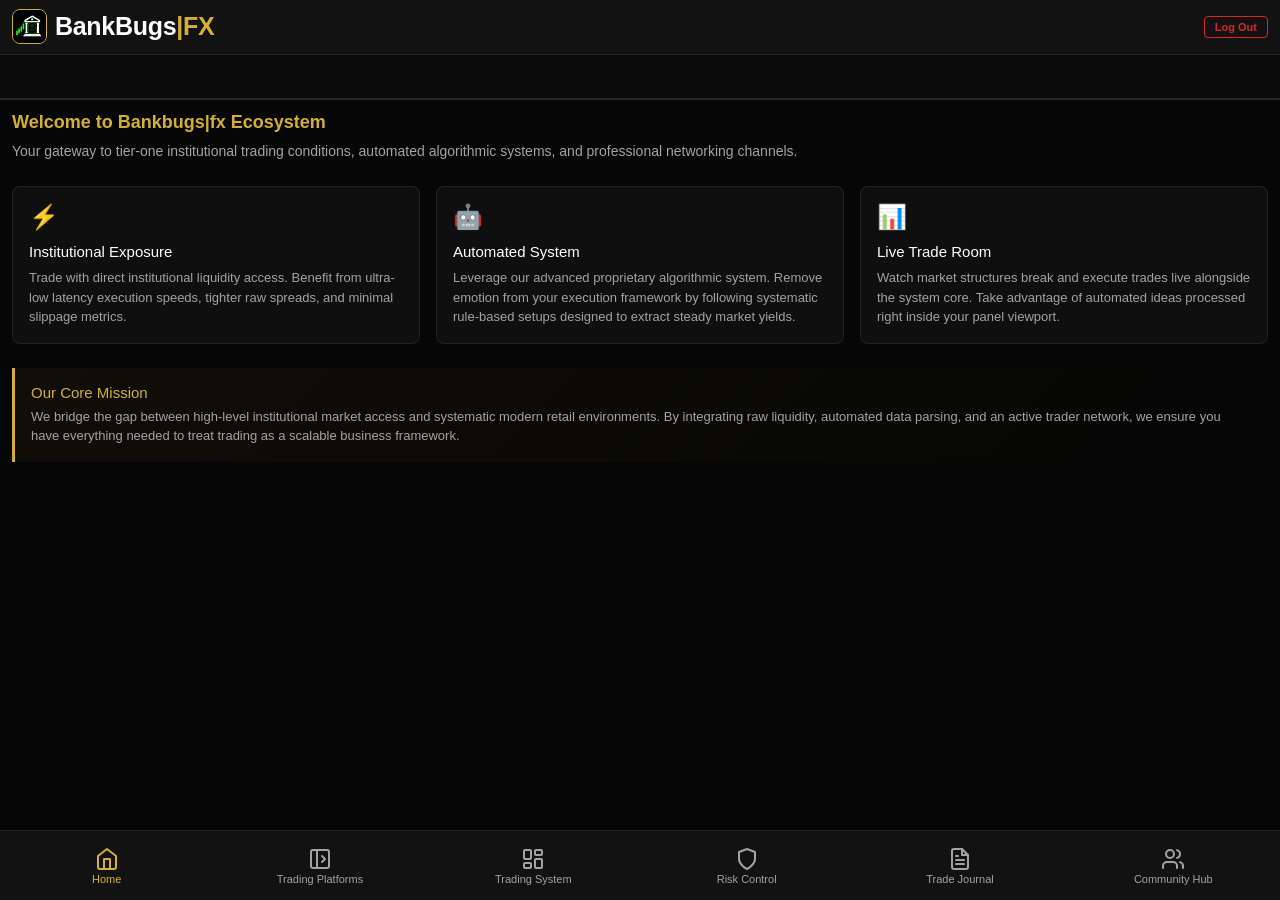
==== commit 795a4321: "Update dashboard.html" ====
--- a/dashboard.html
+++ b/dashboard.html
@@ -30,7 +30,7 @@
                 <h1 class="brand-name">BankBugs<span>|FX</span></h1>
             </div>
             <!-- Logout action rerouting targeting home.html -->
-            <a href="home.html" class="logout-btn">Log Out</a>
+            <a href="lp.html" class="logout-btn">Log Out</a>
         </div>
         
               <!-- Modern TradingView Web-Component Live Ticker -->
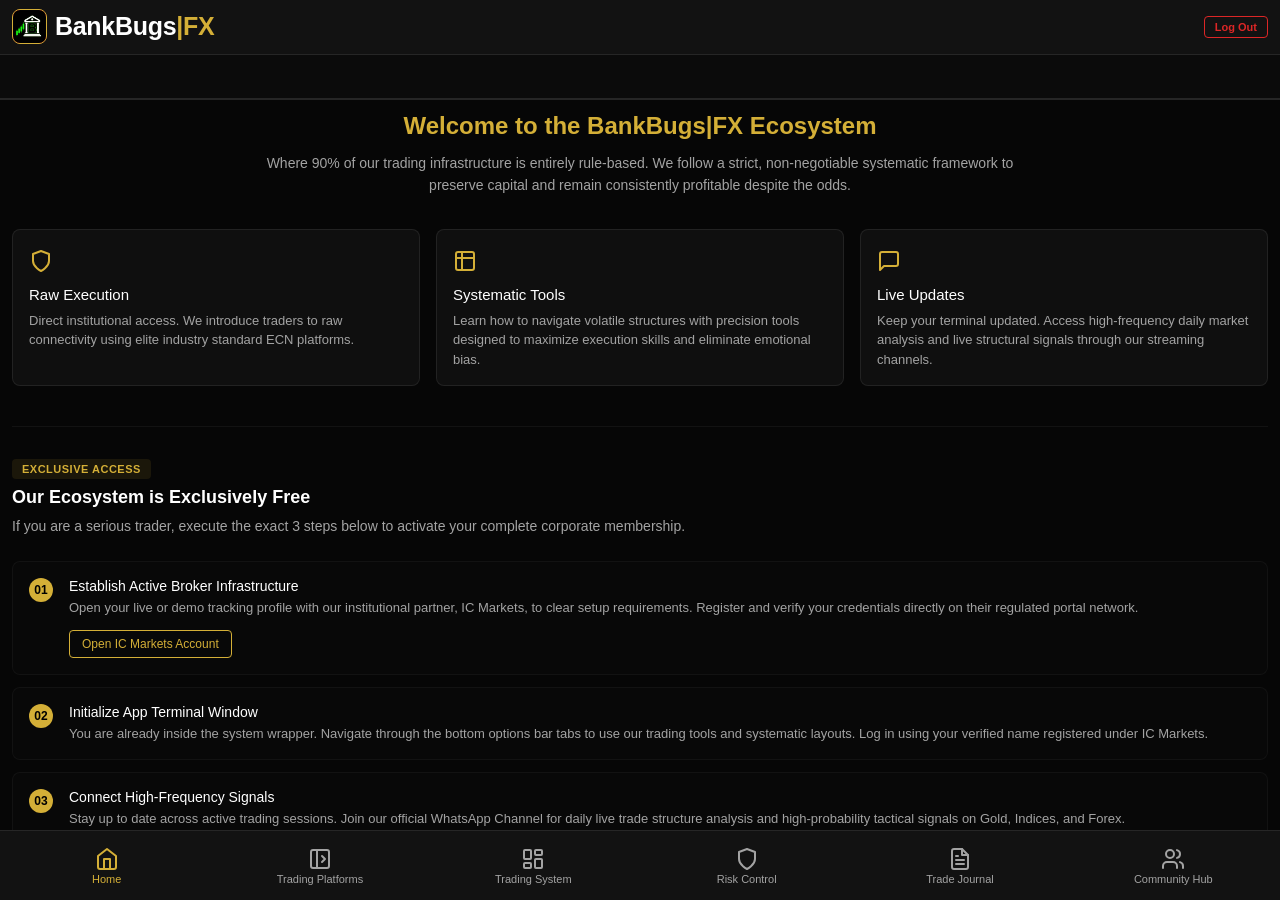
==== commit d3226a97: "Update dashboard.html" ====
--- a/dashboard.html
+++ b/dashboard.html
@@ -47,38 +47,153 @@
     <!-- APP MIDDLE CONTENT LAYER VIEWPORT -->
 <main class="app-body" id="appBody">
         
-       <!-- TAB 1: HOME VIEW -->
+      <!-- TAB 1: HOME VIEW (INTEGRATED ENTERPRISE LANDING PAGE) -->
 <section id="tab-home" class="tab-content active-view">
-    <div class="welcome-header-block">
-        <h2 class="welcome-heading">Welcome to Bankbugs|fx Ecosystem</h2>
-        <p class="welcome-text">Your gateway to tier-one institutional trading conditions, automated algorithmic systems, and professional networking channels.</p>
-    </div>
-
-    <!-- ECOSYSTEM FOCUS CARDS -->
-    <div class="features-grid">
-        <div class="feature-card">
-            <div class="card-icon">⚡</div>
-            <h3>Institutional Exposure</h3>
-            <p>Trade with direct institutional liquidity access. Benefit from ultra-low latency execution speeds, tighter raw spreads, and minimal slippage metrics.</p>
-        </div>
-        <div class="feature-card">
-            <div class="card-icon">🤖</div>
-            <h3>Automated System</h3>
-            <p>Leverage our advanced proprietary algorithmic system. Remove emotion from your execution framework by following systematic rule-based setups designed to extract steady market yields.</p>
-        </div>
-        <div class="feature-card">
-            <div class="card-icon">📊</div>
-            <h3>Live Trade Room</h3>
-            <p>Watch market structures break and execute trades live alongside the system core. Take advantage of automated ideas processed right inside your panel viewport.</p>
-        </div>
-    </div>
-
-    <!-- VALUE PROPOSITION INFORMATION BANNER -->
-    <div class="info-banner">
-        <h3>Our Core Mission</h3>
-        <p>We bridge the gap between high-level institutional market access and systematic modern retail environments. By integrating raw liquidity, automated data parsing, and an active trader network, we ensure you have everything needed to treat trading as a scalable business framework.</p>
+    <div class="integrated-lp-viewport">
+
+        <!-- ==================== HERO BLOCK ==================== -->
+        <div class="welcome-header-block" style="text-align: center; margin-bottom: 32px;">
+            <h2 class="welcome-heading" style="font-size: 24px; margin-bottom: 12px;">Welcome to the BankBugs|FX Ecosystem</h2>
+            <p class="welcome-text" style="max-width: 750px; margin: 0 auto; line-height: 1.6;">Where 90% of our trading infrastructure is entirely rule-based. We follow a strict, non-negotiable systematic framework to preserve capital and remain consistently profitable despite the odds.</p>
+        </div>
+
+        <!-- ==================== CORE INTRO BLOCKS ==================== -->
+        <div class="features-grid" style="margin-bottom: 40px;">
+            <div class="feature-card">
+                <div class="card-icon">
+                    <svg class="nav-icon" xmlns="http://w3.org" viewBox="0 0 24 24" fill="none" stroke="var(--brand-gold)" stroke-width="2" stroke-linecap="round" stroke-linejoin="round" style="width:24px; height:24px;">
+                        <path d="M12 22s8-4 8-10V5l-8-3-8 3v7c0 6 8 10 8 10z"/>
+                    </svg>
+                </div>
+                <h3>Raw Execution</h3>
+                <p>Direct institutional access. We introduce traders to raw connectivity using elite industry standard ECN platforms.</p>
+            </div>
+            <div class="feature-card">
+                <div class="card-icon">
+                    <svg class="nav-icon" xmlns="http://w3.org" viewBox="0 0 24 24" fill="none" stroke="var(--brand-gold)" stroke-width="2" stroke-linecap="round" stroke-linejoin="round" style="width:24px; height:24px;">
+                        <rect x="3" y="3" width="18" height="18" rx="2"/><path d="M9 3v18M3 9h18"/>
+                    </svg>
+                </div>
+                <h3>Systematic Tools</h3>
+                <p>Learn how to navigate volatile structures with precision tools designed to maximize execution skills and eliminate emotional bias.</p>
+            </div>
+            <div class="feature-card">
+                <div class="card-icon">
+                    <svg class="nav-icon" xmlns="http://w3.org" viewBox="0 0 24 24" fill="none" stroke="var(--brand-gold)" stroke-width="2" stroke-linecap="round" stroke-linejoin="round" style="width:24px; height:24px;">
+                        <path d="M21 15a2 2 0 0 1-2 2H7l-4 4V5a2 2 0 0 1 2-2h14a2 2 0 0 1 2 2z"/>
+                    </svg>
+                </div>
+                <h3>Live Updates</h3>
+                <p>Keep your terminal updated. Access high-frequency daily market analysis and live structural signals through our streaming channels.</p>
+            </div>
+        </div>
+
+        <!-- ==================== EXCLUSIVE FREE FUNNEL TRACK ==================== -->
+        <div class="welcome-header-block" style="border-top: 1px solid rgba(255,255,255,0.05); padding-top: 32px; margin-bottom: 24px;">
+            <span class="vip-badge" style="background: rgba(212,175,55,0.1); color: var(--brand-gold); position: static; display: inline-block; margin-bottom: 8px;">Exclusive Access</span>
+            <h3 class="welcome-heading" style="font-size: 18px; color: #ffffff;">Our Ecosystem is Exclusively Free</h3>
+            <p class="welcome-text">If you are a serious trader, execute the exact 3 steps below to activate your complete corporate membership.</p>
+        </div>
+
+        <div class="setup-timeline" style="margin-bottom: 40px;">
+            <!-- STEP 1 -->
+            <div class="timeline-step" style="background: rgba(255,255,255,0.01);">
+                <div class="step-number">01</div>
+                <div class="step-details" style="width: 100%;">
+                    <h4>Establish Active Broker Infrastructure</h4>
+                    <p>Open your live or demo tracking profile with our institutional partner, IC Markets, to clear setup requirements. Register and verify your credentials directly on their regulated portal network.</p>
+                    <a href="YOUR_IC_MARKETS_LINK" target="_blank" class="platform-action-btn" style="margin-top: 12px; font-size: 12px; padding: 6px 12px;">Open IC Markets Account</a>
+                </div>
+            </div>
+
+            <!-- STEP 2 -->
+            <div class="timeline-step" style="background: rgba(255,255,255,0.01);">
+                <div class="step-number">02</div>
+                <div class="step-details" style="width: 100%;">
+                    <h4>Initialize App Terminal Window</h4>
+                    <p>You are already inside the system wrapper. Navigate through the bottom options bar tabs to use our trading tools and systematic layouts. Log in using your verified name registered under IC Markets.</p>
+                </div>
+            </div>
+
+            <!-- STEP 3 -->
+            <div class="timeline-step" style="background: rgba(255,255,255,0.01);">
+                <div class="step-number">03</div>
+                <div class="step-details" style="width: 100%;">
+                    <h4>Connect High-Frequency Signals</h4>
+                    <p>Stay up to date across active trading sessions. Join our official WhatsApp Channel for daily live trade structure analysis and high-probability tactical signals on Gold, Indices, and Forex.</p>
+                    <a href="YOUR_WHATSAPP_CHANNEL_LINK" target="_blank" class="platform-action-btn" style="margin-top: 12px; font-size: 12px; padding: 6px 12px; border-color: #25D366; color: #25D366;">Join WhatsApp Channel</a>
+                </div>
+            </div>
+        </div>
+
+        <!-- ==================== PREMIUM PAID SERVICES BLOCK ==================== -->
+        <div class="welcome-header-block" style="border-top: 1px solid rgba(255,255,255,0.05); padding-top: 32px; margin-bottom: 24px;">
+            <h3 class="welcome-heading" style="font-size: 18px;">Premium Consultation Services</h3>
+            <p class="welcome-text">Request an exclusive 1-on-1 technical desk audit to compress your learning curve and save time.</p>
+        </div>
+
+        <!-- Pricing Grid mapped into the active features layout token -->
+        <div class="features-grid" style="margin-bottom: 40px; grid-template-columns: repeat(auto-fit, minmax(240px, 1fr));">
+            <div class="feature-card" style="text-align: center;">
+                <h4 style="color:#fff; font-size:15px; margin:0 0 8px 0;">Beginner Desk</h4>
+                <div style="font-size: 28px; font-weight:800; color:var(--brand-gold); margin-bottom:8px;">K100</div>
+                <p>Foundational rule-based configuration, terminal parameter setup, and risk parameters.</p>
+            </div>
+            <div class="feature-card" style="text-align: center; border-color: var(--brand-gold); background: rgba(212,175,55,0.02);">
+                <h4 style="color:#fff; font-size:15px; margin:0 0 8px 0;">Intermediate Desk</h4>
+                <div style="font-size: 28px; font-weight:800; color:var(--brand-gold); margin-bottom:8px;">K250</div>
+                <p>Advanced structural breaker metrics, liquidity hunting setups, and custom execution models.</p>
+            </div>
+            <div class="feature-card" style="text-align: center;">
+                <h4 style="color:#fff; font-size:15px; margin:0 0 8px 0;">App Access</h4>
+                <div style="font-size: 28px; font-weight:800; color:var(--brand-gold); margin-bottom:8px;">K100<span style="font-size:12px; color:var(--text-secondary); font-weight:400;">/mo</span></div>
+                <p>Standalone software system access for active traders operating independent non-partner broker desks.</p>
+            </div>
+        </div>
+
+        <!-- ==================== ABOUT US & FOUNDER HISTORY ==================== -->
+        <div class="welcome-header-block" style="border-top: 1px solid rgba(255,255,255,0.05); padding-top: 32px; margin-bottom: 24px; text-align: left;">
+            <span class="vip-badge" style="background: rgba(212,175,55,0.1); color: var(--brand-gold); position: static; display: inline-block; margin-bottom: 8px;">Ecosystem Founder</span>
+            <h3 class="welcome-heading" style="font-size: 18px; margin-top: 4px;">Managed by Otto Eric</h3>
+            <p class="welcome-text" style="font-size: 13px; line-height: 1.6; margin-top: 8px;">
+                With a background in Banking and Finance and actively participating in the financial markets, BankBugs|FX is run with rule-based execution models to remove emotion and maximize portfolio gains. I believe intraday trading can be completely simplified and automated along with a non-negotiable risk control to find countless opportunities that the markets offer everyday.
+            </p>
+        </div>
+
+              <!-- Horizontal Evidence Viewport Carousel Slot -->
+        <div class="review-image-viewport" style="margin-bottom: 40px; overflow-x: auto; display: flex; gap: 12px; scroll-snap-type: x mandatory; cursor: grab; background: transparent; border: none; padding: 0;">
+            <!-- 20 Sliding viewports simulate beautifully inside this scrolling container asset -->
+            <div class="slide-frame" style="min-width: 200px; height: 110px; border: 1px solid rgba(255,255,255,0.05); border-radius: 6px;"><img src="img/tv1.webp" class="review-chart-img"></div>
+            <div class="slide-frame" style="min-width: 200px; height: 110px; border: 1px solid rgba(255,255,255,0.05); border-radius: 6px;"><img src="img/tv1.webp" class="review-chart-img"></div>
+            <div class="slide-frame" style="min-width: 200px; height: 110px; border: 1px solid rgba(255,255,255,0.05); border-radius: 6px;"><img src="img/tv1.webp" class="review-chart-img"></div>
+            <div class="slide-frame" style="min-width: 200px; height: 110px; border: 1px solid rgba(255,255,255,0.05); border-radius: 6px;"><img src="img/tv1.webp" class="review-chart-img"></div>
+            <div class="slide-frame" style="min-width: 200px; height: 110px; border: 1px solid rgba(255,255,255,0.05); border-radius: 6px;"><img src="img/tv1.webp" class="review-chart-img"></div>
+        </div>
+
+        <div style="text-align: center; margin-bottom: 40px;">
+            <p class="welcome-text" style="font-size: 12px; font-weight: 600; color: #ffffff; margin-bottom: 16px; text-transform: uppercase; letter-spacing: 0.5px;">Follow Socials for Latest Updates & Trading Content</p>
+            <div style="display: flex; gap: 10px; justify-content: center; flex-wrap: wrap;">
+                <a href="YOUR_TIKTOK" target="_blank" class="platform-action-btn" style="margin-top: 0; font-size: 12px; padding: 6px 12px;">TikTok</a>
+                <a href="YOUR_WHATSAPP_CHANNEL" target="_blank" class="platform-action-btn" style="margin-top: 0; font-size: 12px; padding: 6px 12px;">WhatsApp Channel</a>
+                <a href="YOUR_WHATSAPP_COMMUNITY" target="_blank" class="platform-action-btn" style="margin-top: 0; font-size: 12px; padding: 6px 12px;">WhatsApp Community</a>
+                <a href="YOUR_LINKEDIN" target="_blank" class="platform-action-btn" style="margin-top: 0; font-size: 12px; padding: 6px 12px;">LinkedIn</a>
+            </div>
+        </div>
+
+        <div class="info-banner" style="background: #080808; border-left-color: var(--brand-gold); margin-bottom: 12px; border-radius: 4px;">
+            <h4 style="margin: 0 0 6px 0; font-size: 12px; color: #ffffff; font-weight: 600; text-transform: uppercase; letter-spacing: 0.5px;">Risk Warning & Disclaimer</h4>
+            <p style="font-size: 11px; margin: 0; line-height: 1.5; color: var(--text-secondary);">
+                Financial market speculation involves significant financial risk. Past performance indicators are not indicative of future yield metrics. All educational materials, systematic analytical tools, and trade parameters distributed across BankBugs|FX networks are structured strictly for educational purposes and introductory context. We do not act as licensed financial advisory nodes.
+            </p>
+            <div style="display: flex; gap: 8px; margin-top: 12px; flex-wrap: wrap;">
+                <span style="font-size: 9px; color: var(--brand-gold); background: rgba(212,175,55,0.05); border: 1px solid rgba(212,175,55,0.1); padding: 2px 6px; border-radius: 4px; text-transform: uppercase;">Financial Education Engine</span>
+                <span style="font-size: 9px; color: var(--brand-gold); background: rgba(212,175,55,0.05); border: 1px solid rgba(212,175,55,0.1); padding: 2px 6px; border-radius: 4px; text-transform: uppercase;">Introducing Broker Desk</span>
+            </div>
+        </div>
+
     </div>
 </section>
+
 
     <!-- TAB 2: TRADING PLATFORMS VIEW -->
 <section id="tab-platforms" class="tab-content">
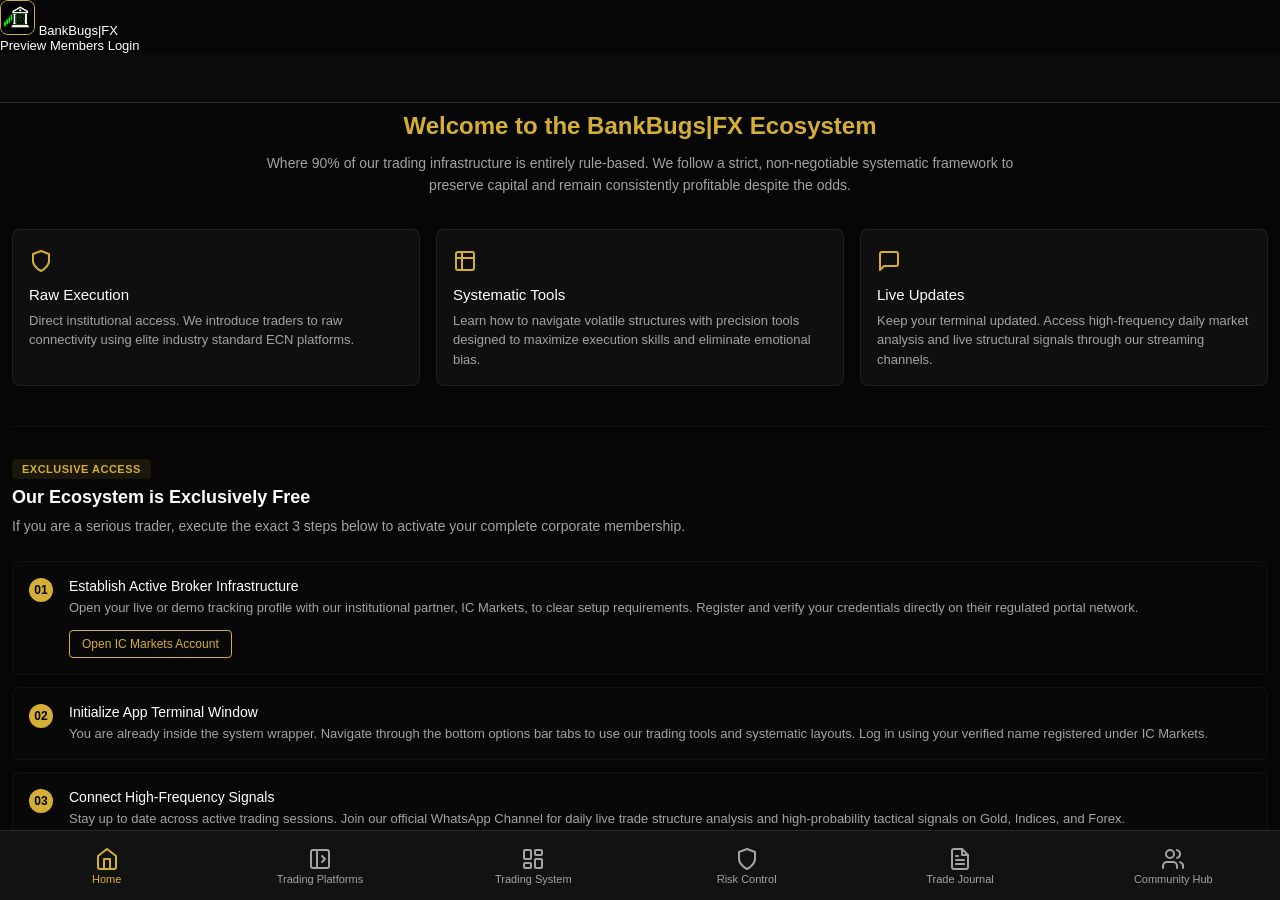
==== commit c2c324f8: "Update dashboard.html" ====
--- a/dashboard.html
+++ b/dashboard.html
@@ -22,16 +22,18 @@
    <!-- Independent background layer to isolate the blur effect -->
     <div class="app-bg-blur-layer"></div>
     
-  <!-- TOP NAVIGATION BAR WITH HEADER & MARQUEE TICKER -->
-    <nav class="top-nav">
-        <div class="header-main">
-            <div class="brand-zone">
-                <img src="img/logo.webp" alt="BankBugs|FX Logo" class="brand-logo">
-                <h1 class="brand-name">BankBugs<span>|FX</span></h1>
-            </div>
-            <!-- Logout action rerouting targeting home.html -->
-            <a href="lp.html" class="logout-btn">Log Out</a>
-        </div>
+  <!-- ==================== HEADER NAVIGATION ==================== -->
+    <header class="main-header">
+        <div class="logo-zone">
+            <img src="img/logo.webp" alt="BankBugs FX Logo" class="brand-logo">
+            <span class="logo-text">BankBugs<span class="gold-accent">|FX</span></span>
+        </div>
+        <nav class="nav-actions">
+            <a href="dashboard.html" class="nav-link-btn">Preview</a>
+            <a href="dashboard.html" class="cta-gold-btn login-btn-pad">Members Login</a>
+        </nav>
+    </header>
+
         
               <!-- Modern TradingView Web-Component Live Ticker -->
         <div class="ticker-bar">
@@ -151,25 +153,7 @@
             </div>
         </div>
 
-        <!-- ==================== ABOUT US & FOUNDER HISTORY ==================== -->
-        <div class="welcome-header-block" style="border-top: 1px solid rgba(255,255,255,0.05); padding-top: 32px; margin-bottom: 24px; text-align: left;">
-            <span class="vip-badge" style="background: rgba(212,175,55,0.1); color: var(--brand-gold); position: static; display: inline-block; margin-bottom: 8px;">Ecosystem Founder</span>
-            <h3 class="welcome-heading" style="font-size: 18px; margin-top: 4px;">Managed by Otto Eric</h3>
-            <p class="welcome-text" style="font-size: 13px; line-height: 1.6; margin-top: 8px;">
-                With a background in Banking and Finance and actively participating in the financial markets, BankBugs|FX is run with rule-based execution models to remove emotion and maximize portfolio gains. I believe intraday trading can be completely simplified and automated along with a non-negotiable risk control to find countless opportunities that the markets offer everyday.
-            </p>
-        </div>
-
-              <!-- Horizontal Evidence Viewport Carousel Slot -->
-        <div class="review-image-viewport" style="margin-bottom: 40px; overflow-x: auto; display: flex; gap: 12px; scroll-snap-type: x mandatory; cursor: grab; background: transparent; border: none; padding: 0;">
-            <!-- 20 Sliding viewports simulate beautifully inside this scrolling container asset -->
-            <div class="slide-frame" style="min-width: 200px; height: 110px; border: 1px solid rgba(255,255,255,0.05); border-radius: 6px;"><img src="img/tv1.webp" class="review-chart-img"></div>
-            <div class="slide-frame" style="min-width: 200px; height: 110px; border: 1px solid rgba(255,255,255,0.05); border-radius: 6px;"><img src="img/tv1.webp" class="review-chart-img"></div>
-            <div class="slide-frame" style="min-width: 200px; height: 110px; border: 1px solid rgba(255,255,255,0.05); border-radius: 6px;"><img src="img/tv1.webp" class="review-chart-img"></div>
-            <div class="slide-frame" style="min-width: 200px; height: 110px; border: 1px solid rgba(255,255,255,0.05); border-radius: 6px;"><img src="img/tv1.webp" class="review-chart-img"></div>
-            <div class="slide-frame" style="min-width: 200px; height: 110px; border: 1px solid rgba(255,255,255,0.05); border-radius: 6px;"><img src="img/tv1.webp" class="review-chart-img"></div>
-        </div>
-
+        
         <div style="text-align: center; margin-bottom: 40px;">
             <p class="welcome-text" style="font-size: 12px; font-weight: 600; color: #ffffff; margin-bottom: 16px; text-transform: uppercase; letter-spacing: 0.5px;">Follow Socials for Latest Updates & Trading Content</p>
             <div style="display: flex; gap: 10px; justify-content: center; flex-wrap: wrap;">
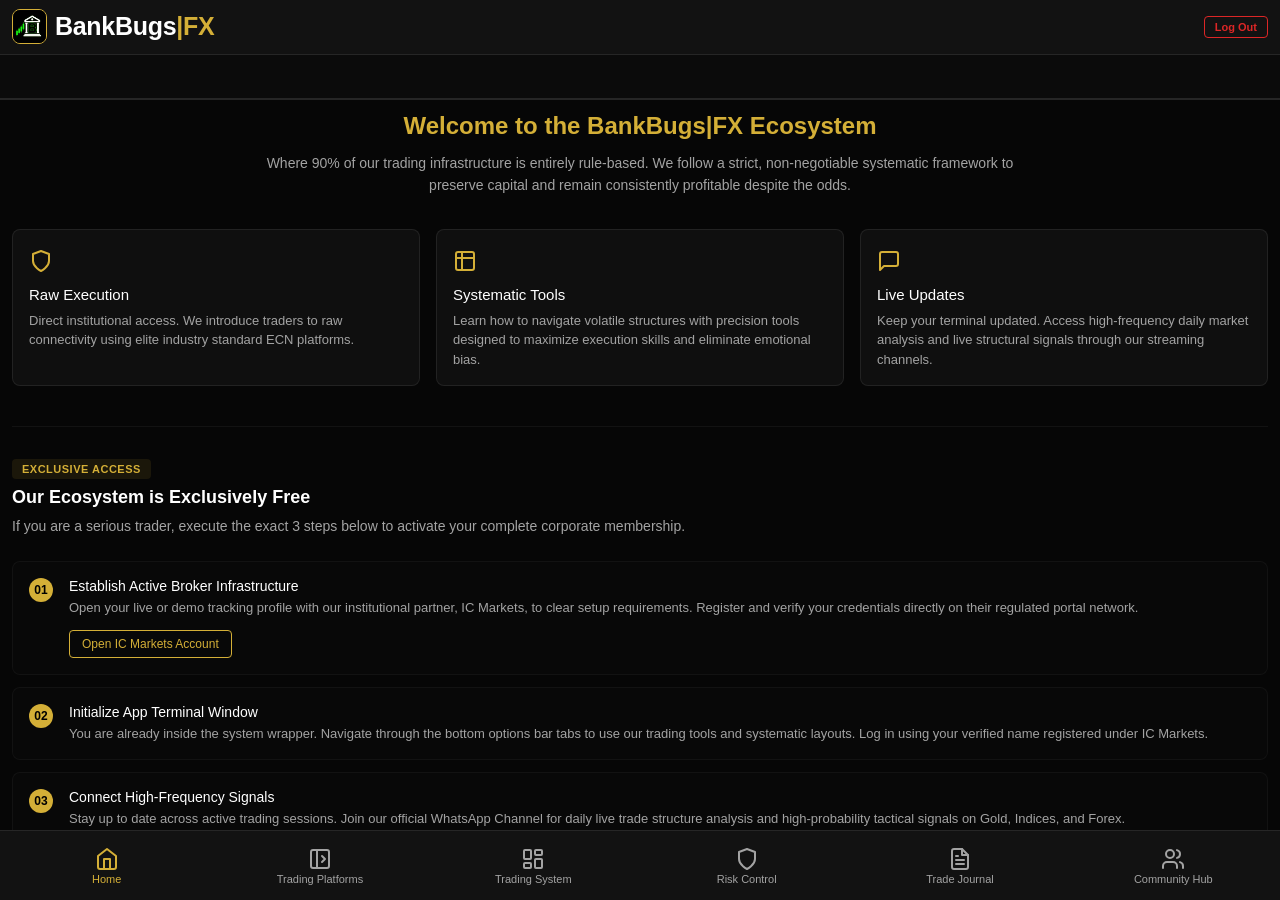
==== commit b580f596: "Update dashboard.html" ====
--- a/dashboard.html
+++ b/dashboard.html
@@ -22,17 +22,17 @@
    <!-- Independent background layer to isolate the blur effect -->
     <div class="app-bg-blur-layer"></div>
     
-  <!-- ==================== HEADER NAVIGATION ==================== -->
-    <header class="main-header">
-        <div class="logo-zone">
-            <img src="img/logo.webp" alt="BankBugs FX Logo" class="brand-logo">
-            <span class="logo-text">BankBugs<span class="gold-accent">|FX</span></span>
-        </div>
-        <nav class="nav-actions">
-            <a href="dashboard.html" class="nav-link-btn">Preview</a>
-            <a href="dashboard.html" class="cta-gold-btn login-btn-pad">Members Login</a>
-        </nav>
-    </header>
+ <!-- TOP NAVIGATION BAR WITH HEADER & MARQUEE TICKER -->
+    <nav class="top-nav">
+        <div class="header-main">
+            <div class="brand-zone">
+                <img src="img/logo.webp" alt="BankBugs|FX Logo" class="brand-logo">
+                <h1 class="brand-name">BankBugs<span>|FX</span></h1>
+            </div>
+            <!-- Logout action rerouting targeting home.html -->
+            <a href="lp.html" class="logout-btn">Log Out</a>
+        </div>
+
 
         
               <!-- Modern TradingView Web-Component Live Ticker -->
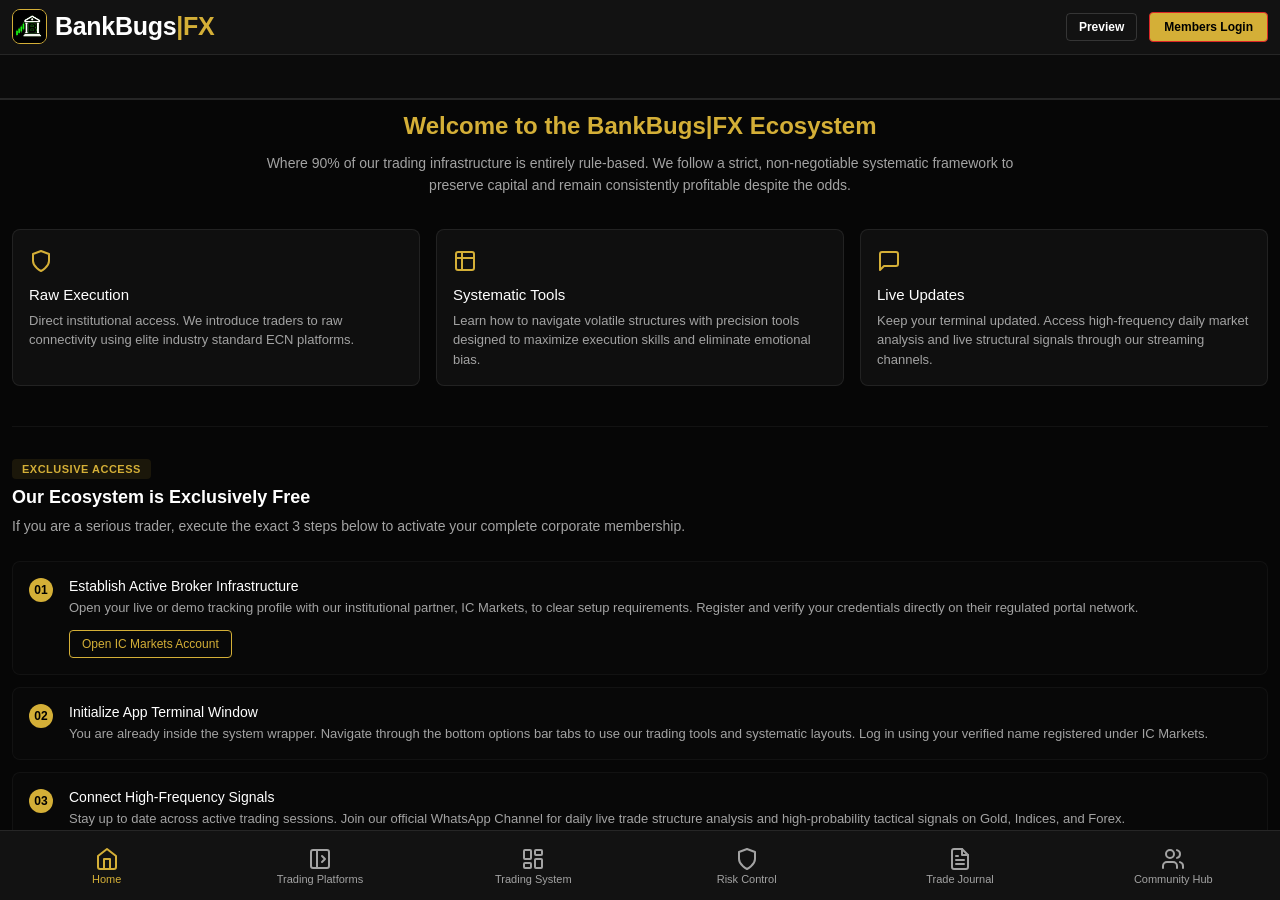
==== commit a2b5876a: "Update dashboard.html" ====
--- a/dashboard.html
+++ b/dashboard.html
@@ -22,16 +22,24 @@
    <!-- Independent background layer to isolate the blur effect -->
     <div class="app-bg-blur-layer"></div>
     
- <!-- TOP NAVIGATION BAR WITH HEADER & MARQUEE TICKER -->
-    <nav class="top-nav">
-        <div class="header-main">
-            <div class="brand-zone">
-                <img src="img/logo.webp" alt="BankBugs|FX Logo" class="brand-logo">
-                <h1 class="brand-name">BankBugs<span>|FX</span></h1>
-            </div>
-            <!-- Logout action rerouting targeting home.html -->
-            <a href="lp.html" class="logout-btn">Log Out</a>
-        </div>
+<!-- TOP NAVIGATION BAR WITH HEADER & MARQUEE TICKER -->
+<nav class="top-nav">
+    <div class="header-main">
+        <div class="brand-zone">
+            <img src="img/logo.webp" alt="BankBugs|FX Logo" class="brand-logo">
+            <h1 class="brand-name">BankBugs<span>|FX</span></h1>
+        </div>
+        
+        <!-- UPDATED ENTRANCE BUTTON ROW -->
+        <div class="nav-actions" style="display: flex; align-items: center; gap: 12px;">
+            <!-- Preview link forces a reset state back to your home view container -->
+            <a href="#" class="nav-link-btn" id="nav-preview-trigger" style="background: transparent; border: 1px solid rgba(255, 255, 255, 0.15); color: #ffffff; font-weight: 600; font-size: 12px; padding: 6px 12px; border-radius: 4px; text-decoration: none; display: inline-block; transition: border-color 0.2s ease;">Preview</a>
+            
+            <!-- Members login safely routes users out of the system back to lp.html -->
+            <a href="lp.html" class="logout-btn" style="margin-top: 0; padding: 7px 14px; font-size: 12px; font-weight: 700; background: var(--brand-gold); color: #000000; border-radius: 4px; text-decoration: none; display: inline-block;">Members Login</a>
+        </div>
+    </div>
+
 
 
         
